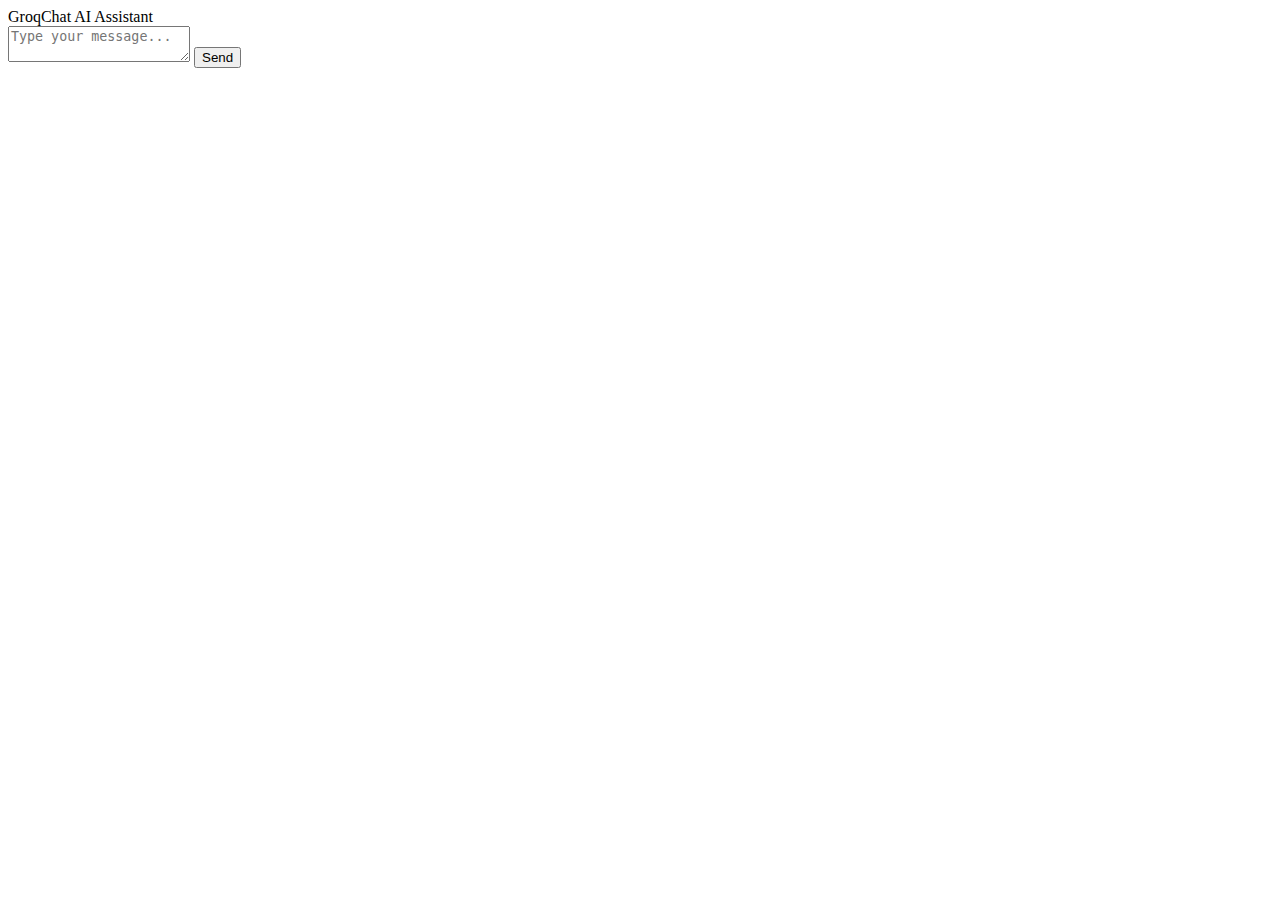
==== 期中作業/app.html @ 5a512d19 "git@github.com:fkmmmgmg/_ws.git" ====
<!DOCTYPE html>
<html lang="en">
<head>
  <meta charset="UTF-8">
  <meta name="viewport" content="width=device-width, initial-scale=1.0">
  <title>AI Chat System</title>
  <link rel="stylesheet" href="styles.css">
</head>
<body>
  <div class="chat-container">
    <header class="chat-header">GroqChat AI Assistant</header>
    <div class="chat-box" id="chat-box">
      <!-- Chat messages will appear here -->
    </div>
    <div class="chat-input-container">
      <textarea id="user-input" placeholder="Type your message..."></textarea>
      <button id="send-btn">Send</button>
    </div>
  </div>
  <script src="script.js"></script>
</body>
</html>
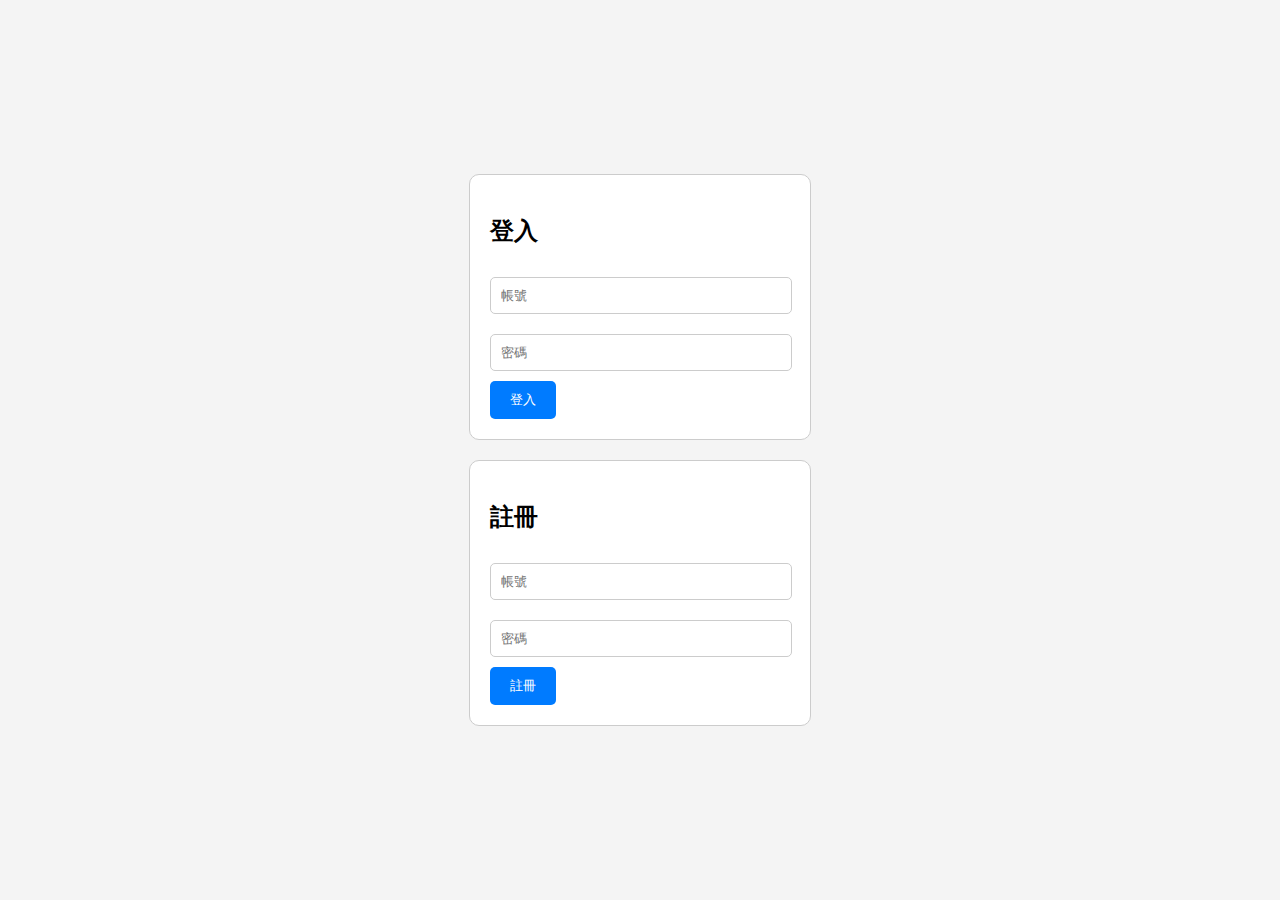
==== commit b32a7b78: "git@github.com:fkmmmgmg/_ws.git" ====
--- a/期中作業/app.html
+++ b/期中作業/app.html
@@ -7,16 +7,33 @@
   <link rel="stylesheet" href="styles.css">
 </head>
 <body>
-  <div class="chat-container">
-    <header class="chat-header">GroqChat AI Assistant</header>
-    <div class="chat-box" id="chat-box">
-      <!-- Chat messages will appear here -->
-    </div>
-    <div class="chat-input-container">
-      <textarea id="user-input" placeholder="Type your message..."></textarea>
-      <button id="send-btn">Send</button>
+  <div id="auth-container">
+    <form id="login-form">
+      <h2>登入</h2>
+      <input type="text" id="login-username" placeholder="帳號" required />
+      <input type="password" id="login-password" placeholder="密碼" required />
+      <button type="submit">登入</button>
+    </form>
+
+    <form id="register-form">
+      <h2>註冊</h2>
+      <input type="text" id="register-username" placeholder="帳號" required />
+      <input type="password" id="register-password" placeholder="密碼" required />
+      <button type="submit">註冊</button>
+    </form>
+  </div>
+
+  <div id="chat-container" style="display: none;">
+    <div id="chat-sidebar"></div>
+    <div id="chat-main">
+      <div id="chat-box"></div>
+      <div id="chat-input">
+        <input type="text" id="user-input" placeholder="輸入訊息..." />
+        <button id="send-btn">發送</button>
+      </div>
     </div>
   </div>
+
   <script src="script.js"></script>
 </body>
 </html>
--- a/期中作業/styles.css
+++ b/期中作業/styles.css
@@ -0,0 +1,93 @@
+body {
+  font-family: Arial, sans-serif;
+  margin: 0;
+  padding: 0;
+  display: flex;
+  justify-content: center;
+  align-items: center;
+  height: 100vh;
+  background-color: #f4f4f4;
+}
+
+#auth-container,
+#chat-container {
+  width: 80%;
+  max-width: 1200px;
+}
+
+form {
+  margin: 20px auto;
+  padding: 20px;
+  border: 1px solid #ccc;
+  border-radius: 10px;
+  background-color: white;
+  max-width: 300px;
+}
+
+input {
+  width: calc(100% - 20px);
+  margin: 10px 0;
+  padding: 10px;
+  border: 1px solid #ccc;
+  border-radius: 5px;
+}
+
+button {
+  padding: 10px 20px;
+  background-color: #007bff;
+  color: white;
+  border: none;
+  border-radius: 5px;
+  cursor: pointer;
+}
+
+#chat-container {
+  display: flex;
+}
+
+#chat-sidebar {
+  width: 20%;
+  background: #eee;
+  padding: 10px;
+  overflow-y: auto;
+}
+
+#chat-main {
+  flex: 1;
+  display: flex;
+  flex-direction: column;
+}
+
+#chat-box {
+  flex: 1;
+  padding: 10px;
+  background: white;
+  overflow-y: auto;
+  border: 1px solid #ccc;
+  border-radius: 5px;
+}
+
+#chat-input {
+  display: flex;
+  padding: 10px;
+  background: #f9f9f9;
+}
+
+#chat-input input {
+  flex: 1;
+  margin-right: 10px;
+}
+
+.chat-message {
+  margin: 5px 0;
+}
+
+.chat-message.user {
+  text-align: right;
+  color: blue;
+}
+
+.chat-message.ai {
+  text-align: left;
+  color: green;
+}
